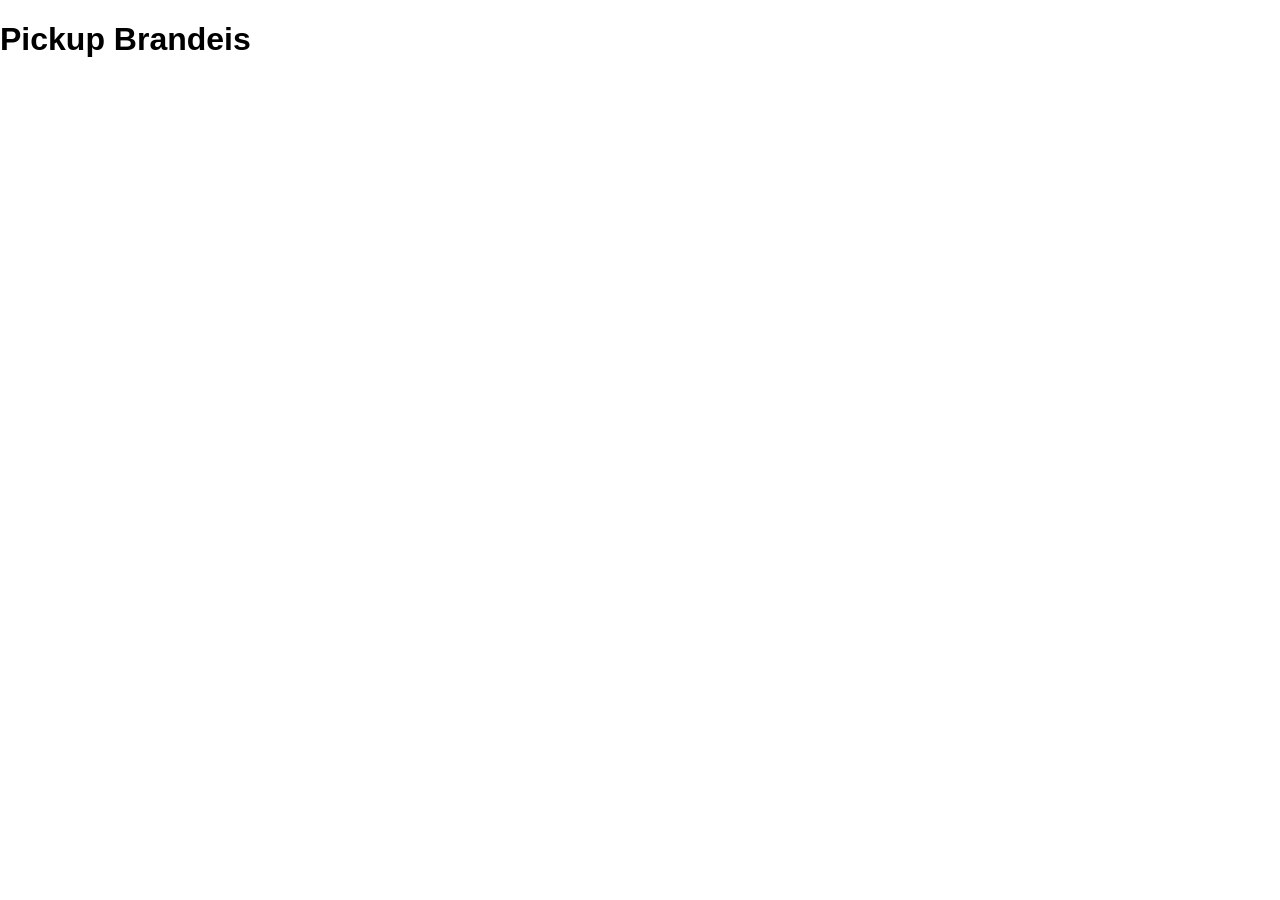
==== public/index.html @ c0e6767e "Pickup-Brandeis" ====
<!DOCTYPE html>
<html lang="en">
<head>
  <meta charset="UTF-8">
  <meta name="viewport" content="width=device-width, initial-scale=1">
  <title>Pickup Brandeis</title>
  <link rel="stylesheet" href="css/styles.css">
</head>
<body>
  <!-- The app draws every screen inside this box. -->
  <div id="app">
    <h1>Pickup Brandeis</h1>
  </div>

  <script src="js/app.js"></script>
</body>
</html>
---- public/css/styles.css ----
/* Pickup Brandeis - styles. Task 1.1: bare minimum. Colors and fonts arrive in Task 1.2. */

body {
  margin: 0;
  font-family: sans-serif;
}
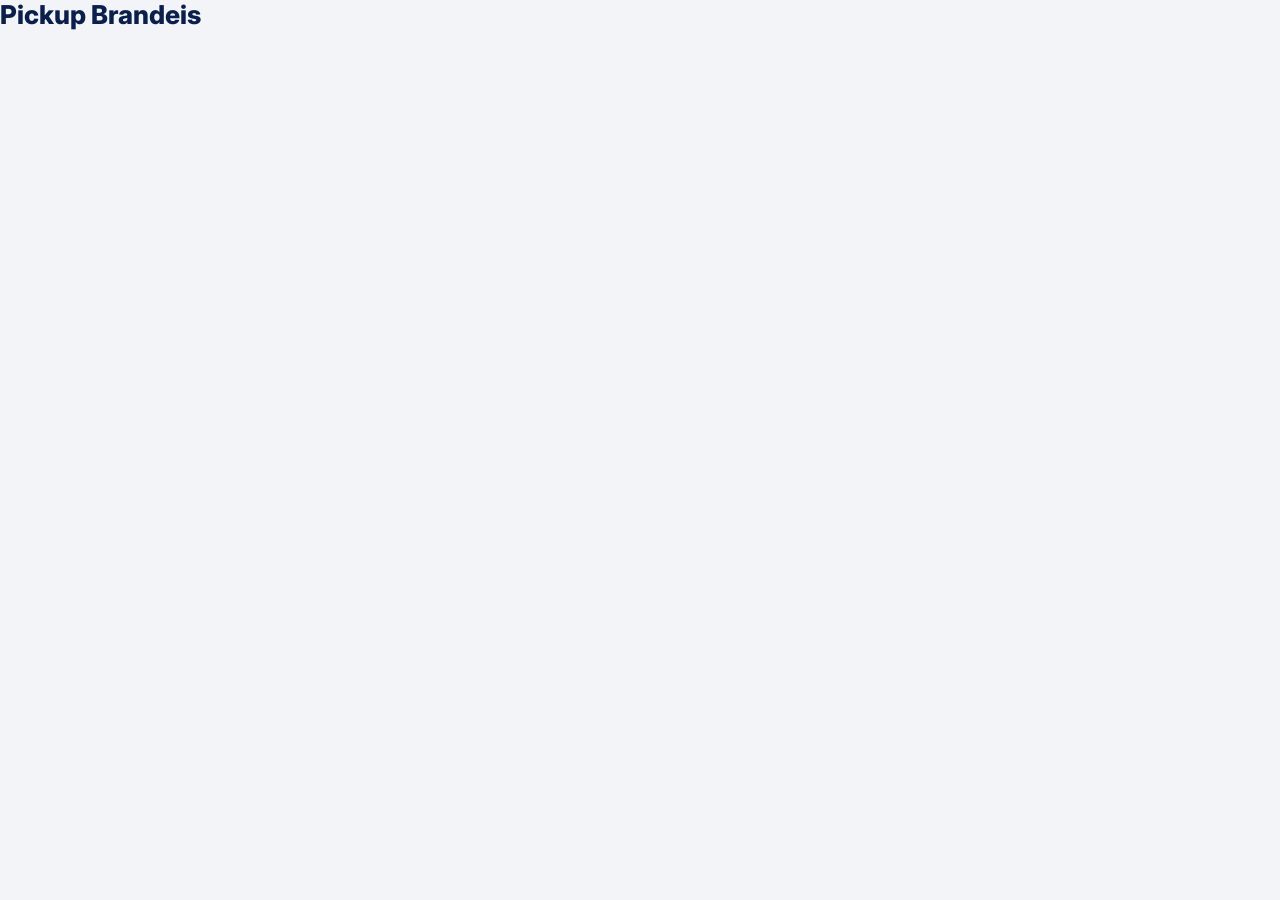
==== commit ce55c955: "BrandeisPickup" ====
--- a/public/index.html
+++ b/public/index.html
@@ -4,6 +4,10 @@
   <meta charset="UTF-8">
   <meta name="viewport" content="width=device-width, initial-scale=1">
   <title>Pickup Brandeis</title>
+  <!-- Inter font from Google Fonts. If it cannot load, the app falls back to the phone's own font. -->
+  <link rel="preconnect" href="https://fonts.googleapis.com">
+  <link rel="preconnect" href="https://fonts.gstatic.com" crossorigin>
+  <link href="https://fonts.googleapis.com/css2?family=Inter:wght@400;500;600;700;800&display=swap" rel="stylesheet">
   <link rel="stylesheet" href="css/styles.css">
 </head>
 <body>
--- a/public/css/styles.css
+++ b/public/css/styles.css
@@ -1,6 +1,63 @@
-/* Pickup Brandeis - styles. Task 1.1: bare minimum. Colors and fonts arrive in Task 1.2. */
+/* Pickup Brandeis - styles.
+   Task 1.2: colors, font and basic look.
+
+   The ":root" block below holds "CSS variables": named values (like --navy)
+   that the rest of this file can reuse. To change a color for the whole app,
+   change it once here. */
+
+:root {
+  /* Brand colors (from the Figma design) */
+  --navy: #0b1f4b;
+  --blue: #1e6fff;
+  --white: #ffffff;
+  --gray: #f2f4f8;        /* page background */
+  --gray-line: #dde3ee;   /* thin borders */
+  --text-muted: #5b6577;  /* secondary text (strong enough contrast on white) */
+
+  /* Status colors (always paired with words, never color alone) */
+  --green: #17803f;
+  --red: #c62828;
+
+  /* Shape and spacing */
+  --radius-card: 20px;
+  --radius-button: 16px;
+  --radius-pill: 999px;
+  --space-1: 4px;
+  --space-2: 8px;
+  --space-3: 12px;
+  --space-4: 16px;
+  --space-5: 24px;
+
+  /* Type */
+  --font: "Inter", system-ui, -apple-system, "Segoe UI", Roboto, Arial, sans-serif;
+}
+
+* {
+  box-sizing: border-box;
+}
 
 body {
   margin: 0;
-  font-family: sans-serif;
+  font-family: var(--font);
+  font-size: 16px;
+  line-height: 1.4;
+  color: var(--navy);
+  background: var(--gray);
 }
+
+h1,
+h2,
+h3 {
+  margin: 0;
+  color: var(--navy);
+  font-weight: 800;
+  line-height: 1.15;
+}
+
+h1 { font-size: 26px; }
+h2 { font-size: 18px; font-weight: 700; }
+h3 { font-size: 16px; font-weight: 700; }
+
+p {
+  margin: 0;
+}
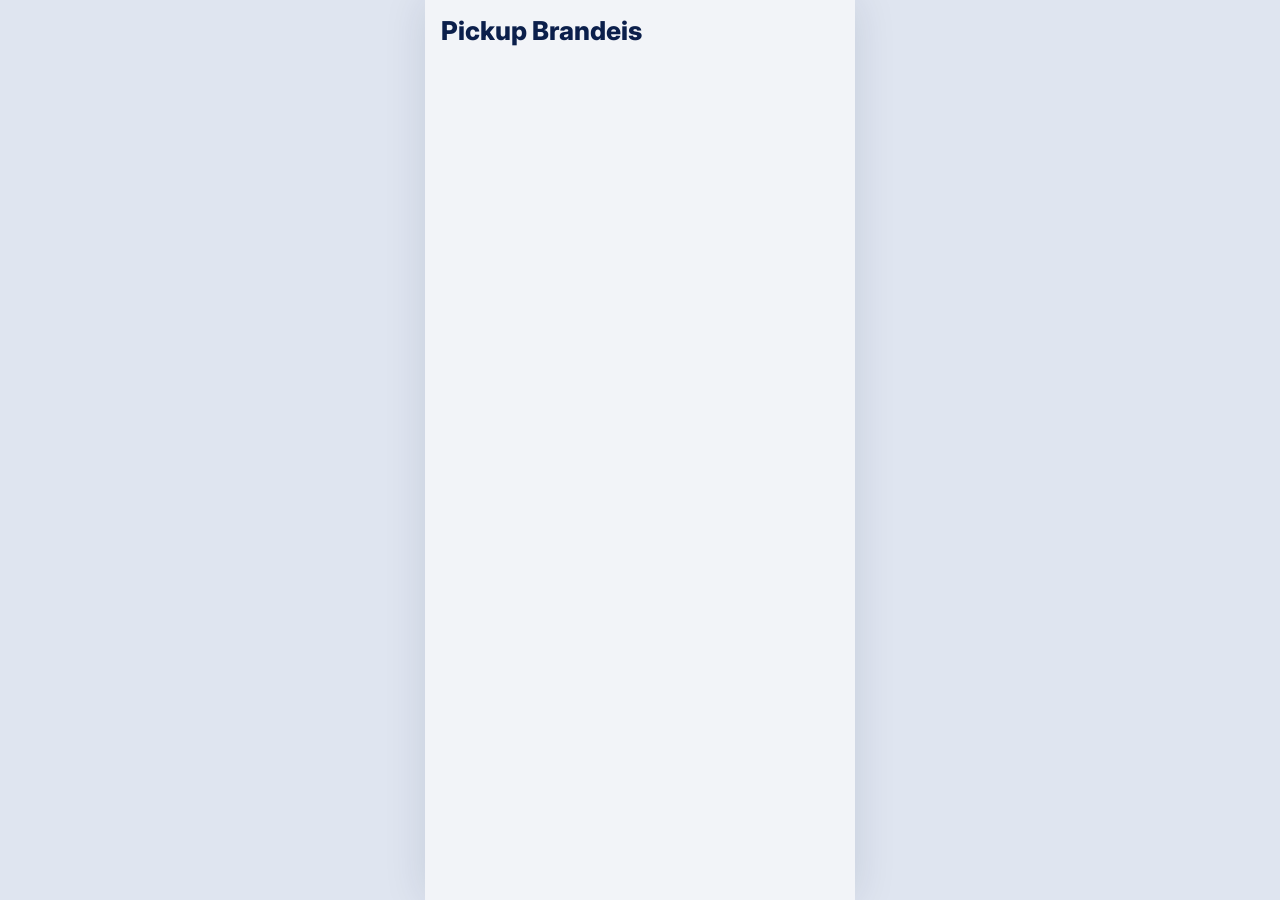
==== commit fc6ca68c: "phone shape" ====
--- a/public/index.html
+++ b/public/index.html
@@ -11,9 +11,16 @@
   <link rel="stylesheet" href="css/styles.css">
 </head>
 <body>
-  <!-- The app draws every screen inside this box. -->
+  <!-- #app is the phone-shaped frame. On a phone it fills the screen;
+       on a computer it becomes a narrow column in the middle. -->
   <div id="app">
-    <h1>Pickup Brandeis</h1>
+    <!-- The app draws every screen inside this box. -->
+    <main id="screen">
+      <h1>Pickup Brandeis</h1>
+    </main>
+
+    <!-- The bottom tab bar goes here (built in Task 1.4). -->
+    <div id="tab-bar"></div>
   </div>
 
   <script src="js/app.js"></script>
--- a/public/css/styles.css
+++ b/public/css/styles.css
@@ -13,6 +13,7 @@
   --gray: #f2f4f8;        /* page background */
   --gray-line: #dde3ee;   /* thin borders */
   --text-muted: #5b6577;  /* secondary text (strong enough contrast on white) */
+  --backdrop: #dfe5f0;    /* the area beside the app on a wide computer screen */
 
   /* Status colors (always paired with words, never color alone) */
   --green: #17803f;
@@ -42,7 +43,7 @@
   font-size: 16px;
   line-height: 1.4;
   color: var(--navy);
-  background: var(--gray);
+  background: var(--backdrop);
 }
 
 h1,
@@ -61,3 +62,40 @@
 p {
   margin: 0;
 }
+
+/* ---------- App shell (Task 1.3) ----------
+   #app is the phone-shaped frame:
+   - on a phone it fills the whole screen
+   - on a computer it is a narrow column (max 430px) centered on the page
+   "dvh" means "dynamic viewport height": the visible height on phones,
+   even when the browser's address bar is showing. */
+
+#app {
+  width: 100%;
+  max-width: 430px;
+  min-height: 100vh;   /* fallback for older browsers */
+  min-height: 100dvh;
+  margin: 0 auto;
+  display: flex;
+  flex-direction: column;
+  background: var(--gray);
+  box-shadow: 0 0 40px rgba(11, 31, 75, 0.12);
+}
+
+/* Screens are drawn here and grow to fill the space above the tab bar. */
+#screen {
+  flex: 1;
+  padding: var(--space-4);
+}
+
+/* Reserved for the bottom tab bar (Task 1.4). */
+#tab-bar {
+  flex-shrink: 0;
+}
+
+/* On a real phone-sized screen, drop the shadow so it feels like an app. */
+@media (max-width: 430px) {
+  #app {
+    box-shadow: none;
+  }
+}
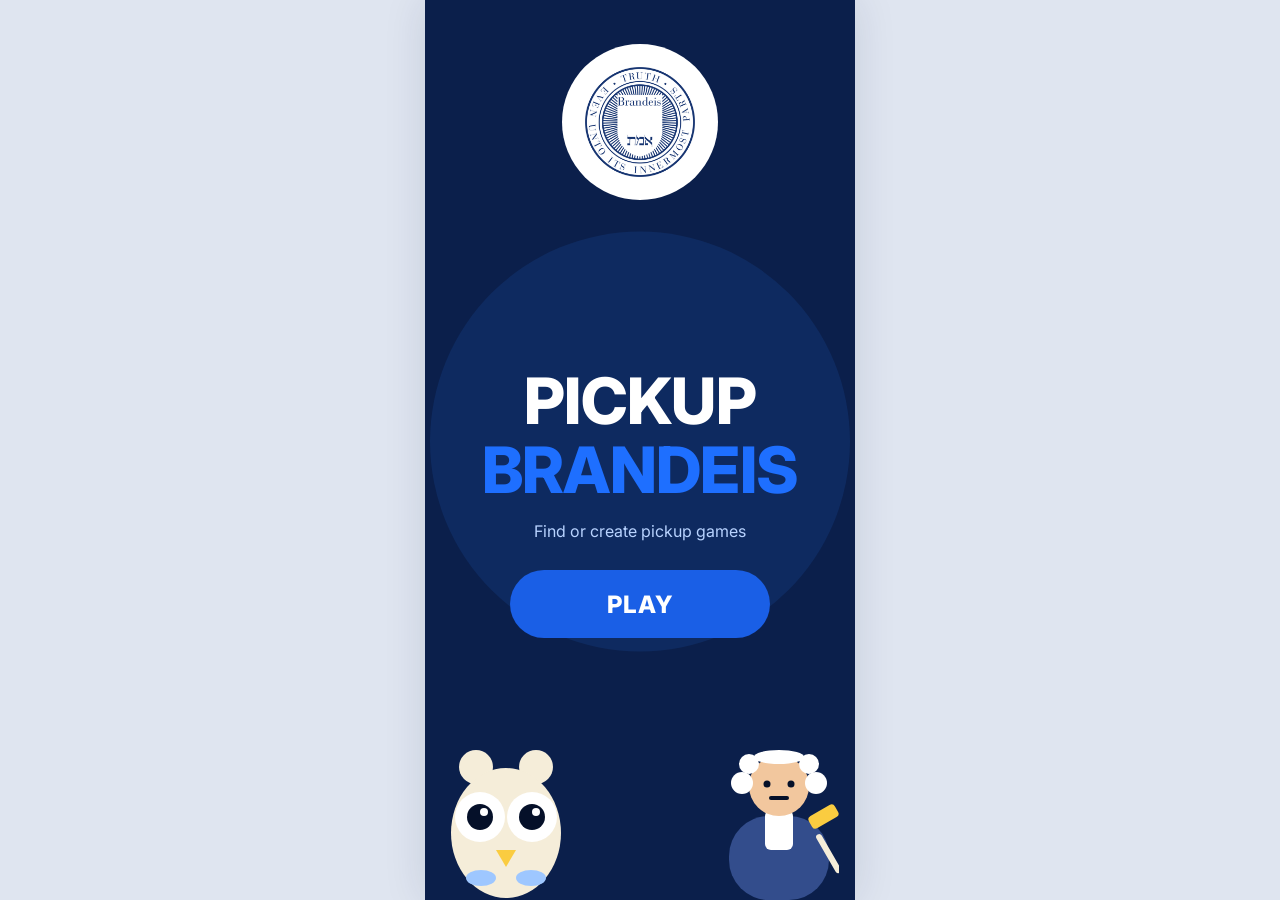
==== commit b557ad42: "FInal project" ====
--- a/public/index.html
+++ b/public/index.html
@@ -2,7 +2,8 @@
 <html lang="en">
 <head>
   <meta charset="UTF-8">
-  <meta name="viewport" content="width=device-width, initial-scale=1">
+  <meta name="viewport" content="width=device-width, initial-scale=1, viewport-fit=cover">
+  <meta name="theme-color" content="#0b1f4b">
   <title>Pickup Brandeis</title>
   <!-- Inter font from Google Fonts. If it cannot load, the app falls back to the phone's own font. -->
   <link rel="preconnect" href="https://fonts.googleapis.com">
@@ -11,18 +12,44 @@
   <link rel="stylesheet" href="css/styles.css">
 </head>
 <body>
+  <a class="skip-link" href="#screen">Skip to content</a>
+
   <!-- #app is the phone-shaped frame. On a phone it fills the screen;
        on a computer it becomes a narrow column in the middle. -->
   <div id="app">
+    <!-- Warning shown only if the browser blocks saving. -->
+    <div id="notice" class="notice" role="alert" hidden></div>
+
     <!-- The app draws every screen inside this box. -->
-    <main id="screen">
-      <h1>Pickup Brandeis</h1>
-    </main>
+    <main id="screen" tabindex="-1"></main>
 
-    <!-- The bottom tab bar goes here (built in Task 1.4). -->
+    <!-- The bottom tab bar (Home, Create, My Games, Profile). -->
     <div id="tab-bar"></div>
+
+    <!-- Short pop-up messages ("Game created!"). -->
+    <div id="toast" class="toast" role="status" aria-live="polite"></div>
   </div>
 
+  <!-- Scripts load in this order: basics first, then screens, then app.js which starts everything.
+       They are plain script files, so you can also test the app by double-clicking this file. -->
+  <script src="js/config.js"></script>
+  <script src="js/format.js"></script>
+  <script src="js/sampleData.js"></script>
+  <script src="js/validation.js"></script>
+  <script src="js/storage.js"></script>
+  <script src="js/ui.js"></script>
+  <script src="js/router.js"></script>
+  <script src="js/components/tabBar.js"></script>
+  <script src="js/components/avatar.js"></script>
+  <script src="js/components/header.js"></script>
+  <script src="js/components/gameCard.js"></script>
+  <script src="js/actions.js"></script>
+  <script src="js/views/welcome.js"></script>
+  <script src="js/views/home.js"></script>
+  <script src="js/views/gameDetails.js"></script>
+  <script src="js/views/profile.js"></script>
+  <script src="js/views/create.js"></script>
+  <script src="js/views/myGames.js"></script>
   <script src="js/app.js"></script>
 </body>
 </html>
--- a/public/css/styles.css
+++ b/public/css/styles.css
@@ -1,5 +1,4 @@
 /* Pickup Brandeis - styles.
-   Task 1.2: colors, font and basic look.
 
    The ":root" block below holds "CSS variables": named values (like --navy)
    that the rest of this file can reuse. To change a color for the whole app,
@@ -8,16 +7,20 @@
 :root {
   /* Brand colors (from the Figma design) */
   --navy: #0b1f4b;
-  --blue: #1e6fff;
+  --blue: #1e6fff;         /* brand blue: used for decoration */
+  --blue-strong: #1a5fe6;  /* slightly deeper blue for text and buttons, so white-on-blue and blue-on-white pass contrast checks */
   --white: #ffffff;
-  --gray: #f2f4f8;        /* page background */
-  --gray-line: #dde3ee;   /* thin borders */
-  --text-muted: #5b6577;  /* secondary text (strong enough contrast on white) */
-  --backdrop: #dfe5f0;    /* the area beside the app on a wide computer screen */
+  --gray: #f2f4f8;         /* page background */
+  --gray-line: #dde3ee;    /* thin borders */
+  --text-muted: #5b6577;   /* secondary text (strong contrast on white) */
+  --backdrop: #dfe5f0;     /* the area beside the app on a wide computer screen */
 
   /* Status colors (always paired with words, never color alone) */
-  --green: #17803f;
+  --green: #136c35;
+  --green-bg: #dcf5e5;
   --red: #c62828;
+  --red-bg: #fde8e8;
+  --info-bg: #e4edff;
 
   /* Shape and spacing */
   --radius-card: 20px;
@@ -63,7 +66,36 @@
   margin: 0;
 }
 
-/* ---------- App shell (Task 1.3) ----------
+a {
+  color: inherit;
+}
+
+/* A clear outline whenever someone navigates with the keyboard. */
+:focus-visible {
+  outline: 3px solid var(--blue-strong);
+  outline-offset: 2px;
+}
+
+.muted {
+  color: var(--text-muted);
+}
+
+/* "Skip to content" link: invisible until someone tabs to it. */
+.skip-link {
+  position: absolute;
+  left: -999px;
+  top: 8px;
+  background: var(--navy);
+  color: var(--white);
+  padding: var(--space-3) var(--space-4);
+  border-radius: var(--radius-button);
+  z-index: 100;
+}
+.skip-link:focus {
+  left: 8px;
+}
+
+/* ---------- App shell ----------
    #app is the phone-shaped frame:
    - on a phone it fills the whole screen
    - on a computer it is a narrow column (max 430px) centered on the page
@@ -71,6 +103,7 @@
    even when the browser's address bar is showing. */
 
 #app {
+  position: relative;
   width: 100%;
   max-width: 430px;
   min-height: 100vh;   /* fallback for older browsers */
@@ -85,12 +118,7 @@
 /* Screens are drawn here and grow to fill the space above the tab bar. */
 #screen {
   flex: 1;
-  padding: var(--space-4);
-}
-
-/* Reserved for the bottom tab bar (Task 1.4). */
-#tab-bar {
-  flex-shrink: 0;
+  outline: none;
 }
 
 /* On a real phone-sized screen, drop the shadow so it feels like an app. */
@@ -99,3 +127,607 @@
     box-shadow: none;
   }
 }
+
+/* Warning shown when the browser blocks saving. */
+.notice {
+  background: var(--red-bg);
+  color: var(--red);
+  font-weight: 600;
+  padding: var(--space-3) var(--space-4);
+}
+.notice[hidden] {
+  display: none;
+}
+
+/* ---------- Page header (navy banner) ---------- */
+
+.page-header {
+  background: var(--navy);
+  color: var(--white);
+  padding: 28px 20px 22px;
+  border-radius: 0 0 24px 24px;
+  display: flex;
+  flex-direction: column;
+  gap: var(--space-1);
+}
+.page-header h1 {
+  color: var(--white);
+}
+.page-header__brand {
+  font-size: 11px;
+  font-weight: 800;
+  letter-spacing: 0.08em;
+  color: #9ec7ff;
+}
+.page-header__subtitle {
+  font-size: 14px;
+  color: #d5e1ff;
+}
+.page-header__back {
+  align-self: flex-start;
+  display: inline-flex;
+  align-items: center;
+  min-height: 44px;
+  margin: -8px 0 var(--space-1) -6px;
+  padding: 0 var(--space-3);
+  font-size: 16px;
+  font-weight: 700;
+  color: var(--white);
+  text-decoration: none;
+  border-radius: var(--radius-button);
+}
+.page-header__back:hover {
+  background: rgba(255, 255, 255, 0.12);
+}
+.page-header :focus-visible {
+  outline-color: #ffffff;
+}
+
+.page-body {
+  padding: var(--space-4);
+  display: flex;
+  flex-direction: column;
+  gap: 14px;
+}
+
+/* ---------- Cards, chips, avatars ---------- */
+
+.card {
+  background: var(--white);
+  border-radius: var(--radius-card);
+  padding: var(--space-4);
+  display: flex;
+  flex-direction: column;
+  gap: var(--space-3);
+}
+
+.card-list {
+  display: flex;
+  flex-direction: column;
+  gap: 14px;
+}
+
+.game-card {
+  position: relative; /* lets the title link cover the whole card */
+  background: var(--white);
+  border-radius: var(--radius-card);
+  padding: var(--space-4);
+  display: flex;
+  flex-direction: column;
+  gap: var(--space-3);
+}
+.game-card__top {
+  display: flex;
+  align-items: center;
+  justify-content: space-between;
+  gap: var(--space-2);
+}
+.game-card__title {
+  font-size: 16px;
+}
+.game-card__link {
+  text-decoration: none;
+}
+/* Makes the whole card tappable while the button stays on top. */
+.game-card__link::after {
+  content: "";
+  position: absolute;
+  inset: 0;
+  border-radius: var(--radius-card);
+}
+.game-card__link:focus-visible {
+  outline: none;
+}
+.game-card__link:focus-visible::after {
+  outline: 3px solid var(--blue-strong);
+  outline-offset: 2px;
+}
+.game-card__when {
+  font-size: 15px;
+  font-weight: 600;
+  color: var(--blue-strong);
+}
+.game-card__where {
+  font-size: 14px;
+  color: var(--text-muted);
+}
+.game-card__players {
+  display: flex;
+  align-items: center;
+  gap: 10px;
+}
+.game-card__count {
+  font-size: 13px;
+  font-weight: 500;
+  color: var(--text-muted);
+}
+.game-card .btn {
+  position: relative;
+  z-index: 1;
+}
+
+.chip {
+  display: inline-flex;
+  align-items: center;
+  padding: 5px 10px;
+  border-radius: var(--radius-pill);
+  background: var(--gray);
+  color: var(--navy);
+  font-size: 12px;
+  font-weight: 600;
+  white-space: nowrap;
+}
+.chip--dark {
+  background: var(--navy);
+  color: var(--white);
+}
+
+.tag {
+  margin-left: auto;
+  padding: 3px 8px;
+  border-radius: var(--radius-pill);
+  background: var(--info-bg);
+  color: var(--blue-strong);
+  font-size: 12px;
+  font-weight: 700;
+}
+
+.avatar-row {
+  display: inline-flex;
+}
+.avatar {
+  width: 32px;
+  height: 32px;
+  border-radius: 50%;
+  border: 2px solid var(--white);
+  color: var(--white);
+  font-size: 11px;
+  font-weight: 700;
+  display: inline-flex;
+  align-items: center;
+  justify-content: center;
+  flex-shrink: 0;
+}
+.avatar-row .avatar + .avatar {
+  margin-left: -8px;
+}
+.avatar--more {
+  background: var(--text-muted);
+}
+
+/* ---------- Buttons ---------- */
+
+.btn {
+  width: 100%;
+  min-height: 52px;             /* comfortably above the 48px tap-size minimum */
+  padding: 14px var(--space-4);
+  display: inline-flex;
+  align-items: center;
+  justify-content: center;
+  border: 2px solid transparent;
+  border-radius: var(--radius-button);
+  font-family: inherit;
+  font-size: 16px;
+  font-weight: 700;
+  letter-spacing: 0.02em;
+  text-align: center;
+  text-decoration: none;
+  cursor: pointer;
+}
+.btn--primary {
+  background: var(--blue-strong);
+  color: var(--white);
+}
+.btn--outline {
+  background: var(--white);
+  color: var(--blue-strong);
+  border-color: var(--blue-strong);
+}
+.btn--disabled,
+.btn:disabled {
+  background: var(--gray-line);
+  color: #4a5468;
+  cursor: not-allowed;
+}
+.btn--danger {
+  background: var(--red);
+  color: var(--white);
+}
+.button-row {
+  display: flex;
+  gap: var(--space-3);
+}
+
+/* ---------- Banners, empty states, toast ---------- */
+
+.banner {
+  padding: var(--space-3) var(--space-4);
+  border-radius: 14px;
+  font-size: 14px;
+  font-weight: 700;
+}
+.banner--on {
+  background: var(--green-bg);
+  color: var(--green);
+  border: 2px solid var(--green);
+}
+.banner--info {
+  background: var(--info-bg);
+  color: var(--navy);
+}
+
+.empty {
+  background: var(--white);
+  border-radius: var(--radius-card);
+  padding: var(--space-5) var(--space-4);
+  display: flex;
+  flex-direction: column;
+  align-items: center;
+  gap: var(--space-2);
+  text-align: center;
+  color: var(--text-muted);
+}
+.empty strong {
+  color: var(--navy);
+}
+.empty .btn {
+  margin-top: var(--space-2);
+}
+
+.toast {
+  position: fixed;
+  left: 50%;
+  bottom: 84px;
+  transform: translate(-50%, 20px);
+  width: calc(100% - 32px);
+  max-width: 398px;
+  padding: var(--space-3) var(--space-4);
+  border-radius: 14px;
+  background: var(--navy);
+  color: var(--white);
+  font-size: 14px;
+  font-weight: 600;
+  text-align: center;
+  opacity: 0;
+  pointer-events: none;
+  transition: opacity 0.2s, transform 0.2s;
+  z-index: 50;
+}
+.toast--visible {
+  opacity: 1;
+  transform: translate(-50%, 0);
+}
+.toast--error {
+  background: var(--red);
+}
+
+/* ---------- Game details ---------- */
+
+.info-card {
+  margin: 0;
+}
+.info-row {
+  display: flex;
+  justify-content: space-between;
+  gap: var(--space-3);
+  font-size: 14px;
+}
+.info-row dt {
+  color: var(--text-muted);
+}
+.info-row dd {
+  margin: 0;
+  font-weight: 600;
+  text-align: right;
+}
+
+.player-list {
+  list-style: none;
+  margin: 0;
+  padding: 0;
+  display: flex;
+  flex-direction: column;
+  gap: 10px;
+}
+.player {
+  display: flex;
+  align-items: center;
+  gap: 10px;
+}
+.player__name {
+  font-size: 15px;
+  font-weight: 600;
+}
+
+/* ---------- Forms ---------- */
+
+.form {
+  gap: 14px;
+}
+.field {
+  display: flex;
+  flex-direction: column;
+  gap: 6px;
+  min-width: 0;
+  border: 0;
+  padding: 0;
+  margin: 0;
+}
+.field[hidden] {
+  display: none;
+}
+.field label,
+.field legend {
+  font-size: 13px;
+  font-weight: 600;
+  color: var(--navy);
+  padding: 0;
+}
+.field input[type="text"],
+.field input[type="email"],
+.field input[type="date"],
+.field input[type="time"],
+.field select,
+.field textarea {
+  width: 100%;
+  min-height: 52px;
+  padding: 12px 14px;
+  border: 1.5px solid #b9c3d6;
+  border-radius: 12px;
+  background: var(--white);
+  color: var(--navy);
+  font-family: inherit;
+  font-size: 16px; /* 16px stops iPhones from zooming in when typing */
+}
+.field textarea {
+  resize: vertical;
+}
+.field [aria-invalid="true"] {
+  border-color: var(--red);
+}
+.hint {
+  font-size: 12px;
+  color: var(--text-muted);
+}
+.field-error {
+  font-size: 13px;
+  font-weight: 600;
+  color: var(--red);
+}
+.field-error:empty {
+  display: none;
+}
+.field-error:not(:empty)::before {
+  content: "Problem: ";
+}
+
+/* Pick-one and pick-many "chip" buttons. Real radio/checkbox inputs sit
+   inside, hidden, so keyboards and screen readers work properly. */
+.chip-group {
+  display: flex;
+  flex-wrap: wrap;
+  gap: 6px;
+}
+.choice {
+  position: relative;
+  cursor: pointer;
+}
+.choice input {
+  position: absolute;
+  opacity: 0;
+  inset: 0;
+  width: 100%;
+  height: 100%;
+  margin: 0;
+  cursor: pointer;
+}
+.choice span {
+  display: inline-flex;
+  align-items: center;
+  min-height: 44px;
+  padding: 8px 14px;
+  border-radius: var(--radius-pill);
+  background: var(--gray);
+  color: var(--navy);
+  font-size: 14px;
+  font-weight: 600;
+  border: 2px solid transparent;
+}
+.choice input:checked + span {
+  background: var(--blue-strong);
+  color: var(--white);
+}
+/* A checkmark shows which options are selected (not just a color change). */
+.choice input:checked + span::before {
+  content: "\2713\00a0";
+  font-weight: 800;
+}
+.choice input:focus-visible + span {
+  outline: 3px solid var(--navy);
+  outline-offset: 2px;
+}
+
+.reset .muted {
+  font-size: 14px;
+}
+
+/* ---------- Bottom tab bar ---------- */
+
+/* Keeps the tab bar stuck to the bottom of the visible screen. */
+#tab-bar {
+  position: sticky;
+  bottom: 0;
+  z-index: 10;
+  flex-shrink: 0;
+}
+#tab-bar[hidden] {
+  display: none;
+}
+
+.tab-bar {
+  display: flex;
+  background: var(--white);
+  border-top: 1px solid var(--gray-line);
+  /* Leaves room for the home bar on newer iPhones. */
+  padding-bottom: env(safe-area-inset-bottom);
+}
+
+.tab {
+  flex: 1;
+  min-height: 60px;
+  display: flex;
+  flex-direction: column;
+  align-items: center;
+  justify-content: center;
+  gap: 2px;
+  padding: var(--space-2) var(--space-1);
+  color: var(--text-muted);
+  text-decoration: none;
+  font-size: 12px;
+  font-weight: 500;
+}
+
+/* The active tab is blue AND bold, so it never relies on color alone. */
+.tab--active {
+  color: var(--blue-strong);
+  font-weight: 800;
+}
+
+.tab:focus-visible {
+  outline: 3px solid var(--blue-strong);
+  outline-offset: -3px;
+  border-radius: var(--radius-button);
+}
+
+/* ---------- Welcome screen ---------- */
+
+.welcome {
+  position: relative;
+  overflow: hidden;
+  min-height: 100vh;
+  min-height: 100dvh;
+  background: var(--navy);
+  color: var(--white);
+  display: flex;
+  flex-direction: column;
+  align-items: center;
+  padding: 44px 16px 0;
+}
+/* A soft lighter-navy circle behind the title. */
+.welcome::before {
+  content: "";
+  position: absolute;
+  left: 50%;
+  top: 50%;
+  width: 420px;
+  height: 420px;
+  transform: translate(-50%, -52%);
+  border-radius: 50%;
+  background: #12336f;
+  opacity: 0.6;
+}
+.welcome__badge {
+  position: relative;
+  width: 156px;
+  height: 156px;
+  border-radius: 50%;
+  background: var(--white);
+  display: flex;
+  align-items: center;
+  justify-content: center;
+}
+.welcome__badge img {
+  display: block;
+  width: 110px;
+  height: 110px;
+}
+.welcome__center {
+  position: relative;
+  flex: 1;
+  width: 100%;
+  display: flex;
+  flex-direction: column;
+  align-items: center;
+  justify-content: center;
+  gap: 4px;
+  padding-bottom: 96px;
+  text-align: center;
+}
+.welcome__title {
+  display: flex;
+  flex-direction: column;
+  align-items: center;
+  font-size: clamp(44px, 16vw, 64px);
+  font-weight: 800;
+  line-height: 1.08;
+  letter-spacing: -0.01em;
+  color: var(--white);
+}
+.welcome__line1 {
+  color: var(--white);
+}
+.welcome__line2 {
+  color: var(--blue);
+}
+.welcome__tagline {
+  margin-top: var(--space-3);
+  font-size: 16px;
+  color: #b8d3ff;
+}
+.welcome__play {
+  margin-top: var(--space-5);
+  display: inline-flex;
+  align-items: center;
+  justify-content: center;
+  width: 260px;
+  max-width: 100%;
+  min-height: 68px;
+  border-radius: 34px;
+  background: var(--blue-strong);
+  color: var(--white);
+  font-size: 24px;
+  font-weight: 800;
+  letter-spacing: 0.04em;
+  text-decoration: none;
+}
+.welcome__play:focus-visible {
+  outline-color: var(--white);
+}
+.welcome__owl,
+.welcome__judge {
+  position: absolute;
+  bottom: 0;
+}
+.welcome__owl {
+  left: 16px;
+}
+.welcome__judge {
+  right: 16px;
+}
+
+/* Short screens (a phone turned sideways): leave room so nothing overlaps. */
+@media (max-height: 620px) {
+  .welcome__center {
+    padding-bottom: 180px;
+  }
+}
